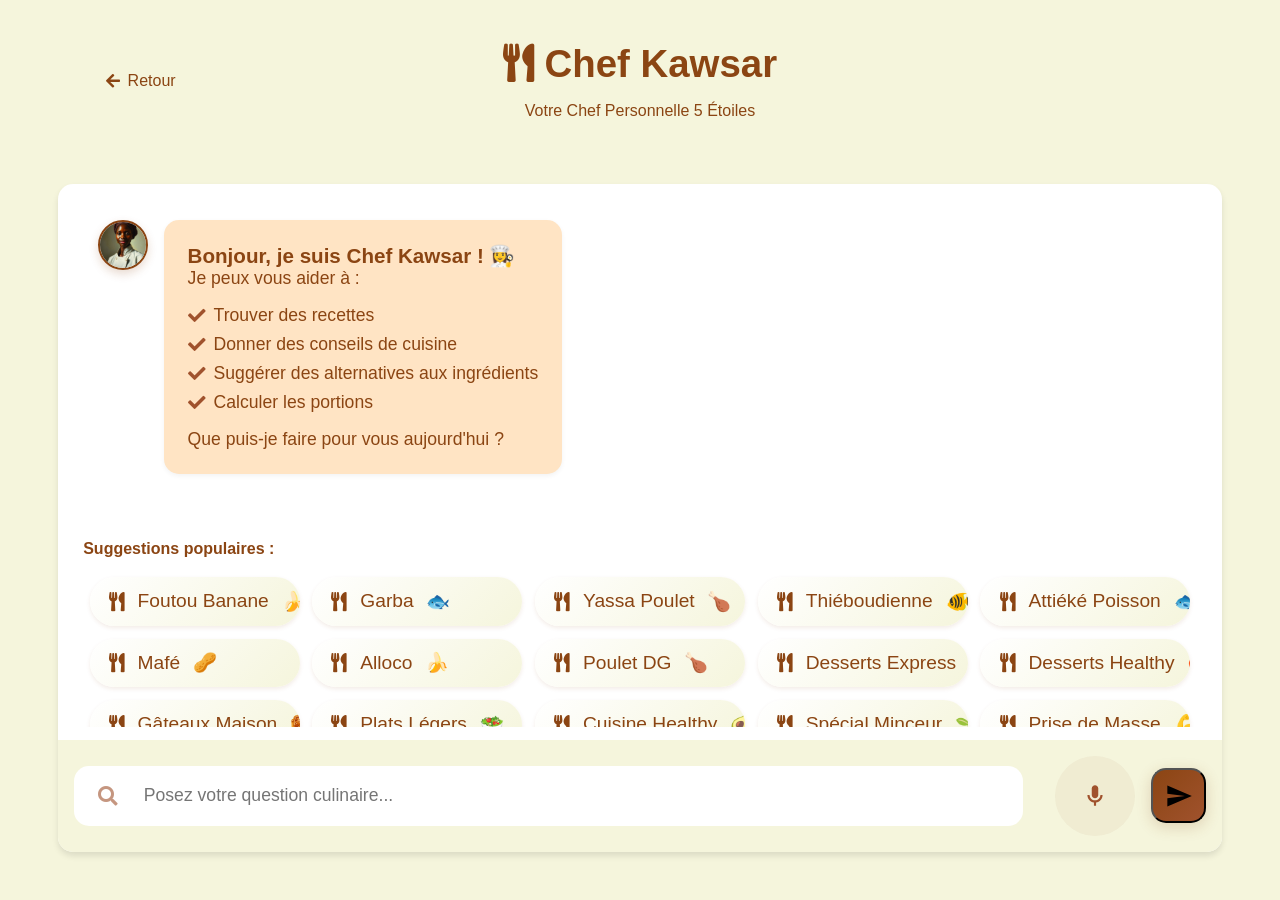
==== app.html @ b6ca0686 "Initial commit" ====
<!DOCTYPE html>
<html lang="fr">
<head>
    <meta charset="UTF-8">
    <meta name="viewport" content="width=device-width, initial-scale=1.0">
    <title>Chef Kawsar - Application</title>
    <link rel="stylesheet" href="styles.css">
    <link rel="stylesheet" href="https://cdnjs.cloudflare.com/ajax/libs/font-awesome/5.15.4/css/all.min.css">
</head>
<body>
    <div id="svg-icons" style="display: none;">
        <!-- Le contenu du fichier icons.html sera injecté ici -->
    </div>
    <div class="container">
        <header>
            <div class="header-left">
                <a href="index.html" class="back-button">
                    <i class="fas fa-arrow-left"></i>
                    Retour
                </a>
            </div>
            <div class="header-center">
                <h1><i class="fas fa-utensils"></i> Chef Kawsar</h1>
                <p>Votre Chef Personnelle 5 Étoiles</p>
            </div>
        </header>

        <main>
            <div class="chat-container">
                <div class="chat-messages" id="chatMessages">
                    <div class="message bot">
                        <div class="bot-icon">
                            <img src="assets/chef-profile.jpg" alt="Chef Kawsar">
                        </div>
                        <div class="message-content">
                            <h3>Bonjour, je suis Chef Kawsar ! 👩‍🍳</h3>
                            <p>Je peux vous aider à :</p>
                            <ul>
                                <li><i class="fas fa-check"></i> Trouver des recettes</li>
                                <li><i class="fas fa-check"></i> Donner des conseils de cuisine</li>
                                <li><i class="fas fa-check"></i> Suggérer des alternatives aux ingrédients</li>
                                <li><i class="fas fa-check"></i> Calculer les portions</li>
                            </ul>
                            <p>Que puis-je faire pour vous aujourd'hui ?</p>
                        </div>
                    </div>
                </div>

                <div class="suggestions-container">
                    <h4>Suggestions populaires :</h4>
                    <div class="suggestions-grid">
                        <button class="suggestion-pill" data-query="recette facile dessert">
                            <i class="fas fa-cookie"></i> Desserts faciles
                        </button>
                        <button class="suggestion-pill" data-query="plat rapide">
                            <i class="fas fa-clock"></i> Plats rapides
                        </button>
                        <button class="suggestion-pill" data-query="recette healthy">
                            <i class="fas fa-carrot"></i> Cuisine healthy
                        </button>
                        <button class="suggestion-pill" data-query="cuisine française traditionnelle">
                            <i class="fas fa-utensils"></i> Cuisine française
                        </button>
                    </div>
                </div>

                <div class="chat-input">
                    <div class="input-wrapper">
                        <i class="fas fa-search search-icon"></i>
                        <input type="text" id="userInput" placeholder="Posez votre question culinaire...">
                    </div>
                    <button class="feature-btn" title="Commande vocale">
                        <svg class="icon"><use xlink:href="#icon-microphone"/></svg>
                    </button>
                    <button class="stop-generation">
                        <svg class="icon"><use xlink:href="#icon-stop"/></svg>
                    </button>
                    <button id="sendButton" class="send-btn pulse">
                        <svg class="icon"><use xlink:href="#icon-send"/></svg>
                    </button>
                </div>
            </div>
        </main>
    </div>
    <script src="config.js"></script>
    <script src="app.js"></script>
</body>
</html>
---- styles.css ----
:root {
    --primary-brown: #8B4513;
    --secondary-brown: #A0522D;
    --primary-beige: #F5F5DC;
    --secondary-beige: #FFE4C4;
}

* {
    margin: 0;
    padding: 0;
    box-sizing: border-box;
    font-family: 'Segoe UI', Tahoma, Geneva, Verdana, sans-serif;
}

body {
    background-color: var(--primary-beige);
    color: var(--primary-brown);
    min-height: 100vh;
    animation: fadeIn 0.5s ease-in-out;
}

@keyframes fadeIn {
    from {
        opacity: 0;
        transform: translateY(20px);
    }
    to {
        opacity: 1;
        transform: translateY(0);
    }
}

.container {
    max-width: min(1400px, 95vw);
    margin: 0 auto;
    padding: clamp(1rem, 2vw, 2rem);
    height: 100vh;
    display: flex;
    flex-direction: column;
}

header {
    position: relative;
    text-align: center;
    margin-bottom: 3rem;
    padding: 1rem 0;
}

header h1 {
    font-size: clamp(1.5rem, 3vw, 3rem);
    color: var(--primary-brown);
    margin-bottom: 1rem;
}

.chat-container {
    flex: 1;
    display: flex;
    flex-direction: column;
    background: white;
    border-radius: clamp(10px, 2vw, 15px);
    box-shadow: 0 4px 6px rgba(0, 0, 0, 0.1);
    overflow: hidden;
    position: relative;
    padding-top: clamp(0.5rem, 1vw, 1rem);
    margin: 0 auto;
    width: 100%;
    max-width: 1200px;
}

.chat-messages {
    flex: 1;
    overflow-y: auto;
    padding: clamp(0.8rem, 2vw, 1.5rem);
}

.message {
    display: flex;
    align-items: flex-start;
    margin-bottom: 1rem;
    transition: all 0.3s ease;
    opacity: 0;
    transform: translateY(10px);
    animation: messageAppear 0.3s forwards;
}

.message.user {
    flex-direction: row-reverse;
}

.bot-icon {
    width: 50px;
    height: 50px;
    border-radius: 50%;
    margin: 0 1rem;
    overflow: hidden;
    box-shadow: 0 4px 10px rgba(139, 69, 19, 0.2);
    border: 2px solid var(--primary-brown);
}

.bot-icon img {
    width: 100%;
    height: 100%;
    object-fit: cover;
}

.message-content {
    background-color: var(--secondary-beige);
    padding: clamp(1rem, 2vw, 1.5rem);
    border-radius: 15px;
    max-width: min(85%, 800px);
    font-size: clamp(0.9rem, 1.5vw, 1.1rem);
}

.message.user .message-content {
    background-color: var(--secondary-brown);
    color: white;
}

.chat-input {
    display: flex;
    padding: clamp(0.5rem, 1vw, 1rem);
    background-color: var(--primary-beige);
    gap: clamp(0.5rem, 1vw, 1rem);
    align-items: center;
}

#userInput {
    flex: 1;
    padding: clamp(0.8rem, 1.5vw, 1.2rem);
    border: none;
    border-radius: 10px;
    font-size: clamp(0.9rem, 1.5vw, 1.1rem);
}

.send-btn {
    width: clamp(45px, 7vw, 55px);
    height: clamp(45px, 7vw, 55px);
    border-radius: 15px;
    background: linear-gradient(135deg, var(--primary-brown), var(--secondary-brown));
    box-shadow: 0 4px 15px rgba(139, 69, 19, 0.2);
    display: flex;
    align-items: center;
    justify-content: center;
}

.send-btn i {
    font-size: 1.8rem;
}

.send-btn:hover {
    transform: translateY(-2px);
    box-shadow: 0 6px 20px rgba(139, 69, 19, 0.3);
}

/* Media Queries pour le responsive */
@media (max-width: 768px) {
    .container {
        padding: 1rem;
    }

    header h1 {
        font-size: 2rem;
    }

    .message-content {
        max-width: 85%;
    }
}

@media (max-width: 480px) {
    .chat-input {
        padding: 0.8rem;
    }

    #userInput {
        padding: 0.8rem;
        font-size: 0.9rem;
    }

    .send-btn {
        padding: 0 1.5rem;
    }

    .bot-icon {
        padding: 0.8rem;
    }
} 

/* Ajouter ces nouveaux styles */
.suggestions-container {
    margin: clamp(0.5rem, 1vw, 0.8rem);
    padding: clamp(0.5rem, 1vw, 0.8rem);
    background: rgba(255, 255, 255, 0.5);
    border-radius: 12px;
    max-height: min(200px, 30vh);
    overflow-y: auto;
}

.suggestions-container h4 {
    color: var(--primary-brown);
    margin-bottom: 0.8rem;
    font-size: 1rem;
    font-weight: 600;
}

.suggestions-grid {
    display: grid;
    grid-template-columns: repeat(auto-fill, minmax(min(180px, 45%), 1fr));
    gap: clamp(0.5rem, 1vw, 1rem);
    padding: clamp(0.3rem, 0.5vw, 0.5rem);
}

.suggestion-pill {
    background: linear-gradient(135deg, white, var(--primary-beige));
    border: none;
    box-shadow: 0 2px 4px rgba(139, 69, 19, 0.1);
    padding: clamp(0.6rem, 1vw, 0.8rem) clamp(0.8rem, 1.5vw, 1.2rem);
    border-radius: 25px;
    color: var(--primary-brown);
    cursor: pointer;
    transition: all 0.3s ease;
    display: flex;
    align-items: center;
    gap: 0.8rem;
    font-size: clamp(0.85rem, 1.5vw, 1rem);
    white-space: nowrap;
    overflow: hidden;
    text-overflow: ellipsis;
}

.suggestion-pill:hover {
    background: linear-gradient(135deg, var(--primary-brown), var(--secondary-brown));
    color: white;
    transform: translateY(-1px);
}

.suggestion-pill i {
    font-size: 1.2rem;
}

/* Styles pour les emojis dans les suggestions */
.suggestion-pill span {
    font-size: 1.2rem;
}

.input-wrapper {
    flex: 1;
    position: relative;
    display: flex;
    align-items: center;
    background: white;
    border-radius: 15px;
    padding: 0 1rem;
}

.input-wrapper:focus-within {
    box-shadow: 0 4px 15px rgba(139, 69, 19, 0.1);
}

.search-icon {
    color: var(--secondary-brown);
    opacity: 0.6;
    font-size: 1.2rem;
    padding: 0 0.5rem;
}

#userInput {
    background: transparent;
    padding: 1.2rem;
    font-size: 1.1rem;
    width: 100%;
}

.feature-btn {
    width: clamp(50px, 8vw, 80px);
    height: clamp(50px, 8vw, 80px);
    border: none;
    color: var(--secondary-brown);
    cursor: pointer;
    display: flex;
    align-items: center;
    justify-content: center;
    border-radius: 50%;
    transition: all 0.3s ease;
    background: rgba(139, 69, 19, 0.05);
    margin-left: 1rem;
}

.feature-btn .icon {
    width: 40px;
    height: 40px;
}

.feature-btn:hover {
    background: rgba(139, 69, 19, 0.1);
    transform: scale(1.05);
}

.feature-btn.recording {
    color: #e74c3c;
    animation: pulseAndRotate 1.5s infinite;
    background: rgba(231, 76, 60, 0.1);
}

@keyframes pulseAndRotate {
    0% { transform: scale(1) rotate(0deg); background: rgba(139, 69, 19, 0.05); }
    50% { transform: scale(1.15) rotate(10deg); background: rgba(139, 69, 19, 0.1); }
    100% { transform: scale(1) rotate(0deg); background: rgba(139, 69, 19, 0.05); }
}

.send-btn {
    width: 55px;
    height: 55px;
    border-radius: 15px;
    background: linear-gradient(135deg, var(--primary-brown), var(--secondary-brown));
    box-shadow: 0 4px 15px rgba(139, 69, 19, 0.2);
}

.send-btn:hover {
    transform: translateY(-2px);
    box-shadow: 0 6px 20px rgba(139, 69, 19, 0.3);
}

.pulse {
    animation: pulse 2s infinite;
}

@keyframes pulse {
    0% { transform: scale(1); }
    50% { transform: scale(1.05); }
    100% { transform: scale(1); }
}

/* Améliorer les messages existants */
.message-content {
    box-shadow: 0 2px 5px rgba(0,0,0,0.05);
    transition: transform 0.3s ease;
}

.message-content:hover {
    transform: translateY(-2px);
}

.message ul {
    margin: 1rem 0;
}

.message li {
    margin: 0.5rem 0;
    display: flex;
    align-items: center;
    gap: 0.5rem;
}

.message li i {
    color: var(--secondary-brown);
} 

/* Ajouter ces styles pour l'animation de réflexion */
.typing-indicator {
    display: flex;
    align-items: center;
    gap: 1rem;
    padding: 1rem;
}

.chef-thinking {
    display: flex;
    align-items: center;
    gap: 1rem;
}

.spinner {
    width: 40px;
    height: 40px;
    border: 4px solid var(--secondary-beige);
    border-top: 4px solid var(--primary-brown);
    border-radius: 50%;
    animation: spin 1s linear infinite;
}

.chef-icon-thinking img {
    animation: gentle-bounce 2s ease-in-out infinite;
}

@keyframes spin {
    0% { transform: rotate(0deg); }
    100% { transform: rotate(360deg); }
}

@keyframes gentle-bounce {
    0%, 100% { transform: translateY(0); }
    50% { transform: translateY(-5px); }
}

.utensils-animation {
    position: relative;
    width: 24px;
    height: 24px;
}

.utensil {
    position: absolute;
    top: 0;
    left: 0;
    animation: utensilsSpin 3s infinite;
}

.utensil:nth-child(2) {
    animation-delay: 0.5s;
}

@keyframes utensilsSpin {
    0% { transform: rotate(0deg) translateY(0); opacity: 1; }
    50% { transform: rotate(180deg) translateY(-4px); opacity: 0.7; }
    100% { transform: rotate(360deg) translateY(0); opacity: 1; }
} 

@keyframes messageAppear {
    to {
        opacity: 1;
        transform: translateY(0);
    }
} 

.header-left {
    position: absolute;
    left: 2rem;
    top: 50%;
    transform: translateY(-50%);
}

.back-button {
    display: flex;
    align-items: center;
    gap: 0.5rem;
    color: var(--primary-brown);
    text-decoration: none;
    font-weight: 500;
    padding: 0.5rem 1rem;
    border-radius: 20px;
    transition: all 0.3s ease;
}

.back-button:hover {
    background: rgba(139, 69, 19, 0.1);
}

.header-center {
    text-align: center;
}

/* Ajuster le header pour le bouton retour */
header {
    position: relative;
    text-align: center;
    margin-bottom: 3rem;
    padding: 1rem 0;
}

@media (max-width: 768px) {
    .header-left {
        left: 1rem;
    }
    
    header h1 {
        font-size: 1.8rem;
    }
} 

/* Modifier les styles du bouton d'arrêt */
.stop-generation {
    position: static;
    width: 80px;
    height: 80px;
    background: #e74c3c;
    color: white;
    border: none;
    border-radius: 50%;
    cursor: pointer;
    display: none;
    align-items: center;
    justify-content: center;
    transform: scale(0);
    transition: all 0.3s ease;
    box-shadow: 0 4px 15px rgba(231, 76, 60, 0.2);
    margin-left: 1rem;
}

.stop-generation.visible {
    transform: scale(1);
}

.stop-generation:hover {
    background: #c0392b;
    transform: scale(1.05);
}

.stop-generation .icon {
    width: 35px;
    height: 35px;
}

/* Ajuster l'espacement des boutons */
.chat-input {
    display: flex;
    padding: 1rem;
    background-color: var(--primary-beige);
    gap: 1rem;
    align-items: center;
}

/* Ajouter ces styles pour les icônes SVG */
.icon {
    width: 24px;
    height: 24px;
    fill: currentColor;
}

.send-btn .icon {
    width: 28px;
    height: 28px;
}

.feature-btn .icon {
    width: 26px;
    height: 26px;
}

.stop-generation .icon {
    width: 20px;
    height: 20px;
} 

/* Ajouter ces media queries à la fin du fichier */

/* Tablettes et petits écrans */
@media (max-width: 1024px) {
    .container {
        padding: 1rem;
    }

    .chat-container {
        margin: 0 -1rem;
        border-radius: 0;
    }

    .feature-btn, .stop-generation {
        width: 70px;
        height: 70px;
    }

    .feature-btn .icon, .stop-generation .icon {
        width: 35px;
        height: 35px;
    }
}

/* Smartphones */
@media (max-width: 768px) {
    .header-left {
        left: 0.5rem;
    }

    .header-center h1 {
        font-size: 1.8rem;
        margin-left: 3rem;
    }

    .chat-messages {
        padding: 1rem;
    }

    .message-content {
        max-width: 85%;
        padding: 1rem;
    }

    .suggestions-grid {
        grid-template-columns: repeat(2, 1fr);
    }

    .chat-input {
        padding: 0.8rem;
        gap: 0.5rem;
    }

    .input-wrapper {
        padding: 0 0.8rem;
    }

    #userInput {
        padding: 0.8rem;
        font-size: 1rem;
    }

    .feature-btn, .stop-generation {
        width: 60px;
        height: 60px;
        margin-left: 0.5rem;
    }

    .feature-btn .icon, .stop-generation .icon {
        width: 30px;
        height: 30px;
    }

    .send-btn {
        width: 50px;
        height: 50px;
    }

    .send-btn .icon {
        width: 24px;
        height: 24px;
    }
}

/* Très petits écrans */
@media (max-width: 480px) {
    .header-center h1 {
        font-size: 1.5rem;
    }

    .header-center p {
        font-size: 0.9rem;
    }

    .suggestions-grid {
        grid-template-columns: 1fr;
    }

    .suggestion-pill {
        padding: 0.6rem 1rem;
        font-size: 0.9rem;
    }

    .message {
        margin-bottom: 0.8rem;
    }

    .bot-icon {
        width: 40px;
        height: 40px;
        margin: 0 0.5rem;
    }

    .feature-btn, .stop-generation {
        width: 50px;
        height: 50px;
    }

    .feature-btn .icon, .stop-generation .icon {
        width: 25px;
        height: 25px;
    }

    .chat-input {
        padding: 0.5rem;
    }

    .input-wrapper {
        padding: 0 0.5rem;
    }

    #userInput {
        padding: 0.6rem;
        font-size: 0.9rem;
    }
}

/* Pour les écrans très hauts (iPhone Pro Max, etc.) */
@media (min-height: 800px) {
    .chat-container {
        max-height: 80vh;
    }
}

/* Pour les écrans en mode paysage */
@media (orientation: landscape) and (max-height: 600px) {
    .header-center {
        margin-bottom: 1rem;
    }

    .header-center h1 {
        font-size: 1.5rem;
        margin-bottom: 0.2rem;
    }

    .chat-container {
        max-height: 70vh;
    }

    .suggestions-container {
        margin: 1rem 0;
    }

    .chat-messages {
        max-height: calc(70vh - 180px);
    }
}

/* Pour les grands écrans */
@media (min-width: 1440px) {
    .container {
        max-width: 1400px;
    }

    .chat-container {
        max-width: 1200px;
        margin: 0 auto;
    }
} 

/* Style de la scrollbar pour les suggestions */
.suggestions-container::-webkit-scrollbar {
    width: 5px;
}

.suggestions-container::-webkit-scrollbar-track {
    background: rgba(139, 69, 19, 0.1);
    border-radius: 5px;
}

.suggestions-container::-webkit-scrollbar-thumb {
    background: var(--primary-brown);
    border-radius: 5px;
}

/* Media queries pour le responsive */
@media (max-width: 768px) {
    .suggestions-container {
        max-height: 180px;
        margin: 0.6rem;
        padding: 0.6rem;
    }
    
    .suggestions-grid {
        grid-template-columns: repeat(auto-fill, minmax(130px, 1fr));
        gap: 0.6rem;
    }
    
    .suggestion-pill {
        padding: 0.6rem 0.8rem;
        font-size: 0.85rem;
    }
} 

/* Media queries pour le responsive */
@media (max-width: 768px) {
    .suggestions-grid {
        grid-template-columns: repeat(auto-fill, minmax(150px, 1fr));
        gap: 0.8rem;
    }
    
    .suggestion-pill {
        padding: 0.7rem 1rem;
        font-size: 0.9rem;
        gap: 0.6rem;
    }
}

@media (max-width: 480px) {
    .suggestions-grid {
        grid-template-columns: repeat(auto-fill, minmax(130px, 1fr));
        gap: 0.6rem;
    }
    
    .suggestion-pill {
        padding: 0.6rem 0.8rem;
        font-size: 0.85rem;
        gap: 0.5rem;
    }
} 

/* Adaptation automatique pour les très petits écrans */
@media (max-width: 360px) {
    .suggestions-grid {
        grid-template-columns: 1fr;
    }
    
    .chat-input {
        gap: 0.3rem;
    }
}

/* Adaptation automatique pour les écrans moyens */
@media (min-width: 768px) and (max-width: 1024px) {
    .suggestions-grid {
        grid-template-columns: repeat(auto-fill, minmax(160px, 1fr));
    }
}

/* Adaptation automatique pour les grands écrans */
@media (min-width: 1440px) {
    .suggestions-grid {
        grid-template-columns: repeat(auto-fill, minmax(200px, 1fr));
    }
}
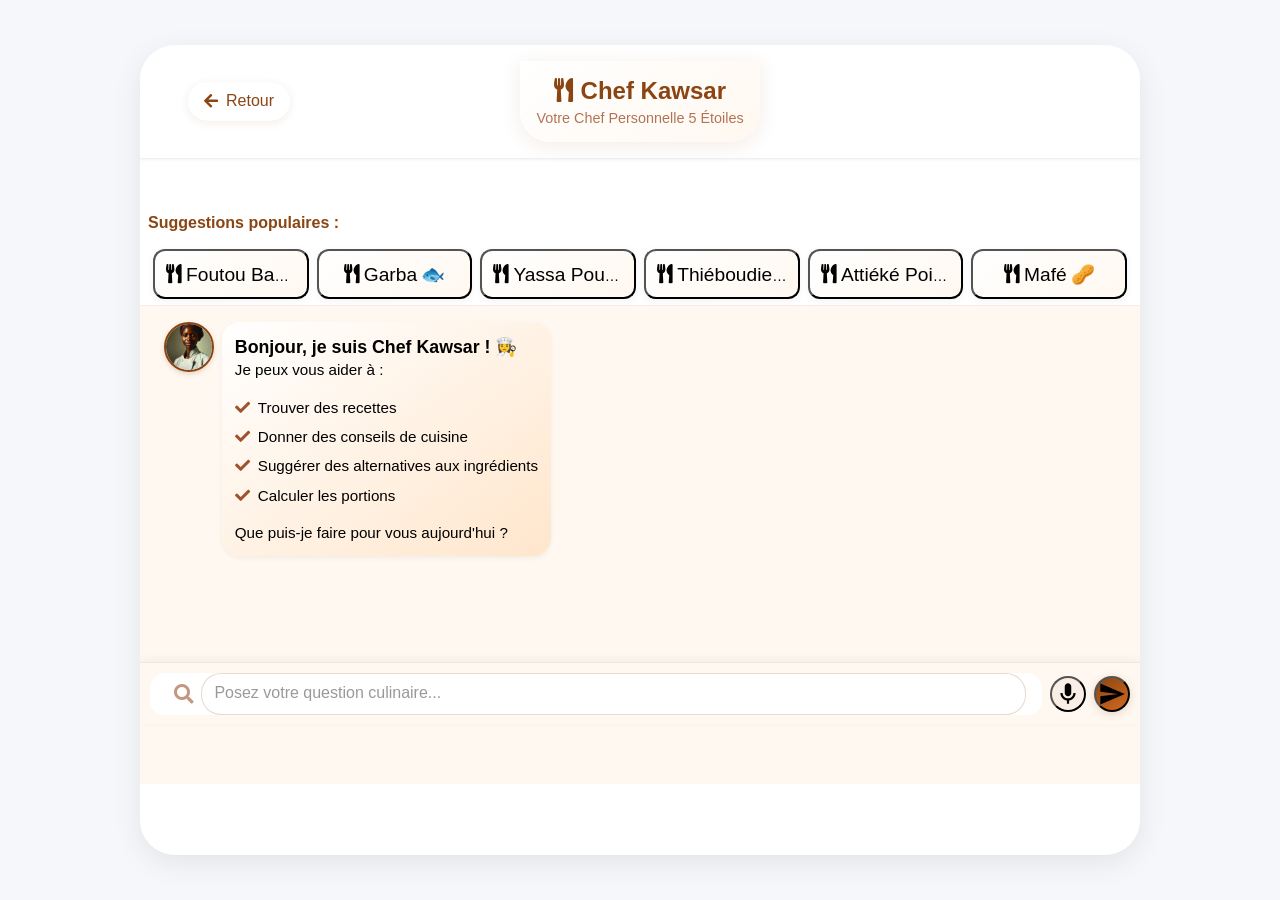
==== commit 17abf749: "amelioration de la web app" ====
--- a/app.html
+++ b/app.html
@@ -11,76 +11,78 @@
     <div id="svg-icons" style="display: none;">
         <!-- Le contenu du fichier icons.html sera injecté ici -->
     </div>
-    <div class="container">
-        <header>
-            <div class="header-left">
-                <a href="index.html" class="back-button">
-                    <i class="fas fa-arrow-left"></i>
-                    Retour
-                </a>
-            </div>
-            <div class="header-center">
-                <h1><i class="fas fa-utensils"></i> Chef Kawsar</h1>
-                <p>Votre Chef Personnelle 5 Étoiles</p>
-            </div>
-        </header>
+    <div class="main-chat-container">
+        <div class="container">
+            <header>
+                <div class="header-left">
+                    <a href="index.html" class="back-button">
+                        <i class="fas fa-arrow-left"></i>
+                        Retour
+                    </a>
+                </div>
+                <div class="header-center">
+                    <h1><i class="fas fa-utensils"></i> Chef Kawsar</h1>
+                    <p>Votre Chef Personnelle 5 Étoiles</p>
+                </div>
+            </header>
 
-        <main>
-            <div class="chat-container">
-                <div class="chat-messages" id="chatMessages">
-                    <div class="message bot">
-                        <div class="bot-icon">
-                            <img src="assets/chef-profile.jpg" alt="Chef Kawsar">
-                        </div>
-                        <div class="message-content">
-                            <h3>Bonjour, je suis Chef Kawsar ! 👩‍🍳</h3>
-                            <p>Je peux vous aider à :</p>
-                            <ul>
-                                <li><i class="fas fa-check"></i> Trouver des recettes</li>
-                                <li><i class="fas fa-check"></i> Donner des conseils de cuisine</li>
-                                <li><i class="fas fa-check"></i> Suggérer des alternatives aux ingrédients</li>
-                                <li><i class="fas fa-check"></i> Calculer les portions</li>
-                            </ul>
-                            <p>Que puis-je faire pour vous aujourd'hui ?</p>
+            <main>
+                <div class="chat-container">
+                    <div class="chat-messages" id="chatMessages">
+                        <div class="message bot">
+                            <div class="bot-icon">
+                                <img src="assets/chef-profile.jpg" alt="Chef Kawsar">
+                            </div>
+                            <div class="message-content">
+                                <h3>Bonjour, je suis Chef Kawsar ! 👩‍🍳</h3>
+                                <p>Je peux vous aider à :</p>
+                                <ul>
+                                    <li><i class="fas fa-check"></i> Trouver des recettes</li>
+                                    <li><i class="fas fa-check"></i> Donner des conseils de cuisine</li>
+                                    <li><i class="fas fa-check"></i> Suggérer des alternatives aux ingrédients</li>
+                                    <li><i class="fas fa-check"></i> Calculer les portions</li>
+                                </ul>
+                                <p>Que puis-je faire pour vous aujourd'hui ?</p>
+                            </div>
                         </div>
                     </div>
-                </div>
 
-                <div class="suggestions-container">
-                    <h4>Suggestions populaires :</h4>
-                    <div class="suggestions-grid">
-                        <button class="suggestion-pill" data-query="recette facile dessert">
-                            <i class="fas fa-cookie"></i> Desserts faciles
+                    <div class="suggestions-container">
+                        <h4>Suggestions populaires :</h4>
+                        <div class="suggestions-grid">
+                            <button class="suggestion-pill" data-query="recette facile dessert">
+                                <i class="fas fa-cookie"></i> Desserts faciles
+                            </button>
+                            <button class="suggestion-pill" data-query="plat rapide">
+                                <i class="fas fa-clock"></i> Plats rapides
+                            </button>
+                            <button class="suggestion-pill" data-query="recette healthy">
+                                <i class="fas fa-carrot"></i> Cuisine healthy
+                            </button>
+                            <button class="suggestion-pill" data-query="cuisine française traditionnelle">
+                                <i class="fas fa-utensils"></i> Cuisine française
+                            </button>
+                        </div>
+                    </div>
+
+                    <div class="chat-input">
+                        <div class="input-wrapper">
+                            <i class="fas fa-search search-icon"></i>
+                            <input type="text" id="userInput" placeholder="Posez votre question culinaire...">
+                        </div>
+                        <button class="feature-btn" title="Commande vocale">
+                            <svg class="icon"><use xlink:href="#icon-microphone"/></svg>
                         </button>
-                        <button class="suggestion-pill" data-query="plat rapide">
-                            <i class="fas fa-clock"></i> Plats rapides
+                        <button class="stop-generation">
+                            <svg class="icon"><use xlink:href="#icon-stop"/></svg>
                         </button>
-                        <button class="suggestion-pill" data-query="recette healthy">
-                            <i class="fas fa-carrot"></i> Cuisine healthy
-                        </button>
-                        <button class="suggestion-pill" data-query="cuisine française traditionnelle">
-                            <i class="fas fa-utensils"></i> Cuisine française
+                        <button id="sendButton" class="send-btn pulse">
+                            <svg class="icon"><use xlink:href="#icon-send"/></svg>
                         </button>
                     </div>
                 </div>
-
-                <div class="chat-input">
-                    <div class="input-wrapper">
-                        <i class="fas fa-search search-icon"></i>
-                        <input type="text" id="userInput" placeholder="Posez votre question culinaire...">
-                    </div>
-                    <button class="feature-btn" title="Commande vocale">
-                        <svg class="icon"><use xlink:href="#icon-microphone"/></svg>
-                    </button>
-                    <button class="stop-generation">
-                        <svg class="icon"><use xlink:href="#icon-stop"/></svg>
-                    </button>
-                    <button id="sendButton" class="send-btn pulse">
-                        <svg class="icon"><use xlink:href="#icon-send"/></svg>
-                    </button>
-                </div>
-            </div>
-        </main>
+            </main>
+        </div>
     </div>
     <script src="config.js"></script>
     <script src="app.js"></script>
--- a/styles.css
+++ b/styles.css
@@ -1,8 +1,16 @@
 :root {
     --primary-brown: #8B4513;
     --secondary-brown: #A0522D;
-    --primary-beige: #F5F5DC;
-    --secondary-beige: #FFE4C4;
+    --primary-beige: #FFF8F0;
+    --secondary-beige: #FFE6CC;
+    --accent-color: #FF6B6B;
+    --shadow-color: rgba(139, 69, 19, 0.15);
+    --gradient-start: #8B4513;
+    --gradient-end: #D2691E;
+    --safe-area-inset-top: env(safe-area-inset-top, 0px);
+    --safe-area-inset-bottom: env(safe-area-inset-bottom, 0px);
+    --keyboard-height: 0px;
+    --safe-area-bottom: env(safe-area-inset-bottom, 0px);
 }
 
 * {
@@ -10,13 +18,18 @@
     padding: 0;
     box-sizing: border-box;
     font-family: 'Segoe UI', Tahoma, Geneva, Verdana, sans-serif;
+    -webkit-overflow-scrolling: touch;
 }
 
 body {
-    background-color: var(--primary-beige);
-    color: var(--primary-brown);
+    background: #F5F7FA;
+    margin: 0;
+    padding: 0;
     min-height: 100vh;
-    animation: fadeIn 0.5s ease-in-out;
+    display: flex;
+    justify-content: center;
+    align-items: center;
+    overflow: hidden;
 }
 
 @keyframes fadeIn {
@@ -30,57 +43,104 @@
     }
 }
 
+.main-chat-container {
+    position: relative;
+    width: 100%;
+    max-width: 1200px;
+    height: 90vh;
+    max-height: 900px;
+    background: #FFFFFF;
+    border-radius: 35px;
+    margin: 1.5rem;
+    overflow: hidden;
+    box-shadow: 0 8px 30px rgba(0, 0, 0, 0.08);
+    display: flex;
+    flex-direction: column;
+}
+
 .container {
-    max-width: min(1400px, 95vw);
-    margin: 0 auto;
-    padding: clamp(1rem, 2vw, 2rem);
-    height: 100vh;
+    flex: 1;
     display: flex;
     flex-direction: column;
+    overflow: hidden;
+    height: 100%;
 }
 
 header {
-    position: relative;
-    text-align: center;
-    margin-bottom: 3rem;
-    padding: 1rem 0;
+    position: sticky;
+    top: 0;
+    background: rgba(255, 255, 255, 0.95);
+    backdrop-filter: blur(10px);
+    -webkit-backdrop-filter: blur(10px);
+    z-index: 1000;
+    padding: 1rem;
+    display: flex;
+    align-items: center;
+    justify-content: center;
+    box-shadow: 0 1px 3px rgba(0,0,0,0.1);
 }
 
 header h1 {
-    font-size: clamp(1.5rem, 3vw, 3rem);
-    color: var(--primary-brown);
-    margin-bottom: 1rem;
+    font-size: clamp(1.2rem, 4vw, 1.8rem);
+    margin: 0;
 }
 
 .chat-container {
     flex: 1;
     display: flex;
     flex-direction: column;
-    background: white;
-    border-radius: clamp(10px, 2vw, 15px);
-    box-shadow: 0 4px 6px rgba(0, 0, 0, 0.1);
+    background: var(--primary-beige);
+    border-radius: 0;
     overflow: hidden;
     position: relative;
-    padding-top: clamp(0.5rem, 1vw, 1rem);
-    margin: 0 auto;
-    width: 100%;
-    max-width: 1200px;
+    margin: 0;
+    box-shadow: none;
+    height: 100%;
+    padding-bottom: calc(60px + var(--keyboard-height) + var(--safe-area-bottom));
+}
+
+/* Déplacer les suggestions en haut */
+.suggestions-container {
+    position: relative;
+    order: -1; /* Place les suggestions tout en haut */
+    max-height: 120px;
+    overflow-y: auto;
+    -webkit-overflow-scrolling: touch;
+    background: rgba(255, 255, 255, 0.95);
+    backdrop-filter: blur(5px);
+    -webkit-backdrop-filter: blur(5px);
+    margin: 0;
+    padding: 0.8rem;
+    border-bottom: 1px solid rgba(139, 69, 19, 0.1);
+    z-index: 998;
 }
 
 .chat-messages {
     flex: 1;
     overflow-y: auto;
-    padding: clamp(0.8rem, 2vw, 1.5rem);
+    padding: 1rem;
+    padding-bottom: calc(60px + var(--keyboard-height));
+    -webkit-overflow-scrolling: touch;
+    scroll-behavior: smooth;
+    background: var(--primary-beige);
 }
 
 .message {
     display: flex;
     align-items: flex-start;
     margin-bottom: 1rem;
-    transition: all 0.3s ease;
-    opacity: 0;
-    transform: translateY(10px);
-    animation: messageAppear 0.3s forwards;
+    animation: slideIn 0.3s ease-out;
+}
+
+@keyframes slideIn {
+    from {
+        opacity: 0;
+        transform: translateY(10px);
+    }
+    to {
+        opacity: 1;
+        transform: translateY(0);
+    }
 }
 
 .message.user {
@@ -88,68 +148,108 @@
 }
 
 .bot-icon {
-    width: 50px;
-    height: 50px;
+    min-width: 40px;
+    min-height: 40px;
+    width: clamp(40px, 8vw, 50px);
+    height: clamp(40px, 8vw, 50px);
     border-radius: 50%;
-    margin: 0 1rem;
+    margin: 0 0.5rem;
     overflow: hidden;
-    box-shadow: 0 4px 10px rgba(139, 69, 19, 0.2);
+    box-shadow: 0 2px 5px rgba(139, 69, 19, 0.2);
     border: 2px solid var(--primary-brown);
+    flex-shrink: 0;
+    display: flex;
+    align-items: center;
+    justify-content: center;
 }
 
 .bot-icon img {
     width: 100%;
     height: 100%;
     object-fit: cover;
+    display: block;
 }
 
 .message-content {
-    background-color: var(--secondary-beige);
-    padding: clamp(1rem, 2vw, 1.5rem);
-    border-radius: 15px;
-    max-width: min(85%, 800px);
-    font-size: clamp(0.9rem, 1.5vw, 1.1rem);
+    font-size: 0.95rem;
+    line-height: 1.4;
+    padding: 0.8rem;
+    max-width: 85%;
+    word-break: break-word;
+    border-radius: 18px;
+    box-shadow: 0 3px 15px rgba(0, 0, 0, 0.05);
+    transition: all 0.3s cubic-bezier(0.4, 0, 0.2, 1);
+    background: linear-gradient(145deg, #FFF, var(--secondary-beige));
+    color: #000000;
 }
 
 .message.user .message-content {
-    background-color: var(--secondary-brown);
+    background: linear-gradient(145deg, var(--gradient-start), var(--gradient-end));
+    box-shadow: 0 3px 15px rgba(139, 69, 19, 0.2);
     color: white;
 }
 
 .chat-input {
-    display: flex;
-    padding: clamp(0.5rem, 1vw, 1rem);
-    background-color: var(--primary-beige);
-    gap: clamp(0.5rem, 1vw, 1rem);
-    align-items: center;
+    position: fixed;
+    bottom: var(--safe-area-bottom);
+    left: 0;
+    right: 0;
+    background: rgba(255, 255, 255, 0.98);
+    backdrop-filter: blur(10px);
+    -webkit-backdrop-filter: blur(10px);
+    padding: 0.8rem;
+    display: flex;
+    gap: 0.8rem;
+    align-items: center;
+    border-top: 1px solid rgba(0,0,0,0.1);
+    box-shadow: 0 -2px 10px rgba(0,0,0,0.05);
+    z-index: 9999;
+    transform: translateZ(0);
+    -webkit-transform: translateZ(0);
+    transition: transform 0.3s ease;
 }
 
 #userInput {
     flex: 1;
-    padding: clamp(0.8rem, 1.5vw, 1.2rem);
-    border: none;
-    border-radius: 10px;
-    font-size: clamp(0.9rem, 1.5vw, 1.1rem);
+    min-height: 40px;
+    max-height: 100px;
+    border: 1px solid rgba(139, 69, 19, 0.2);
+    background: white;
+    padding: 0.8rem 1rem;
+    border-radius: 20px;
+    font-size: 1rem;
+    line-height: 1.4;
+    resize: none;
+    overflow-y: auto;
+    -webkit-appearance: none;
+    transition: all 0.3s ease;
+}
+
+#userInput:focus {
+    border-color: var(--primary-brown);
+    box-shadow: 0 0 0 2px rgba(139, 69, 19, 0.1);
+    outline: none;
+}
+
+#userInput::placeholder {
+    color: rgba(0,0,0,0.4);
 }
 
 .send-btn {
-    width: clamp(45px, 7vw, 55px);
-    height: clamp(45px, 7vw, 55px);
-    border-radius: 15px;
-    background: linear-gradient(135deg, var(--primary-brown), var(--secondary-brown));
-    box-shadow: 0 4px 15px rgba(139, 69, 19, 0.2);
+    width: 40px;
+    height: 40px;
+    border-radius: 50%;
+    background: linear-gradient(145deg, var(--gradient-start), var(--gradient-end));
+    box-shadow: 0 2px 8px rgba(139, 69, 19, 0.2);
     display: flex;
     align-items: center;
     justify-content: center;
-}
-
-.send-btn i {
-    font-size: 1.8rem;
-}
-
-.send-btn:hover {
-    transform: translateY(-2px);
-    box-shadow: 0 6px 20px rgba(139, 69, 19, 0.3);
+    transition: all 0.3s ease;
+}
+
+.send-btn:active {
+    transform: scale(0.95);
+    box-shadow: 0 1px 4px rgba(139, 69, 19, 0.2);
 }
 
 /* Media Queries pour le responsive */
@@ -168,34 +268,93 @@
 }
 
 @media (max-width: 480px) {
+    body {
+        font-size: 14px;
+    }
+
+    .chat-container {
+        border-radius: 0;
+        max-height: calc(100vh - 60px);
+    }
+
+    .chat-messages {
+        padding: 0.5rem;
+    }
+
+    .message-content {
+        font-size: 0.9rem;
+        padding: 0.7rem;
+        max-width: 85%;
+        line-height: 1.4;
+    }
+
+    .bot-icon {
+        width: 35px;
+        height: 35px;
+        min-width: 35px;
+        min-height: 35px;
+    }
+
+    .suggestions-container {
+        max-height: 120px;
+        padding: 0.4rem;
+    }
+
+    .suggestion-pill {
+        font-size: 0.85rem;
+        padding: 0.5rem 0.8rem;
+    }
+
     .chat-input {
-        padding: 0.8rem;
+        padding: 0.5rem;
     }
 
     #userInput {
-        padding: 0.8rem;
-        font-size: 0.9rem;
-    }
-
-    .send-btn {
-        padding: 0 1.5rem;
-    }
-
-    .bot-icon {
-        padding: 0.8rem;
-    }
-} 
+        font-size: 14px;
+        padding: 0.6rem 0.8rem;
+    }
+
+    .send-btn, .feature-btn {
+        width: 38px;
+        height: 38px;
+    }
+}
+
+/* Correction du zoom sur mobile */
+@media screen and (max-width: 480px) {
+    meta[name="viewport"] {
+        content: "width=device-width, initial-scale=1.0, maximum-scale=1.0, user-scalable=no";
+    }
+    
+    html {
+        -ms-text-size-adjust: 100%;
+        -webkit-text-size-adjust: 100%;
+    }
+}
+
+/* Ajustement pour les écrans très hauts */
+@media screen and (min-height: 800px) {
+    .chat-container {
+        max-height: calc(100vh - 80px);
+    }
+}
+
+/* Mode paysage */
+@media screen and (orientation: landscape) and (max-height: 500px) {
+    .header-center h1 {
+        font-size: 1rem;
+    }
+
+    .chat-container {
+        max-height: calc(100vh - 50px);
+    }
+
+    .suggestions-container {
+        max-height: 80px;
+    }
+}
 
 /* Ajouter ces nouveaux styles */
-.suggestions-container {
-    margin: clamp(0.5rem, 1vw, 0.8rem);
-    padding: clamp(0.5rem, 1vw, 0.8rem);
-    background: rgba(255, 255, 255, 0.5);
-    border-radius: 12px;
-    max-height: min(200px, 30vh);
-    overflow-y: auto;
-}
-
 .suggestions-container h4 {
     color: var(--primary-brown);
     margin-bottom: 0.8rem;
@@ -205,33 +364,28 @@
 
 .suggestions-grid {
     display: grid;
-    grid-template-columns: repeat(auto-fill, minmax(min(180px, 45%), 1fr));
-    gap: clamp(0.5rem, 1vw, 1rem);
-    padding: clamp(0.3rem, 0.5vw, 0.5rem);
+    grid-template-columns: repeat(auto-fill, minmax(140px, 1fr));
+    gap: 0.5rem;
+    padding: 0.3rem;
 }
 
 .suggestion-pill {
-    background: linear-gradient(135deg, white, var(--primary-beige));
-    border: none;
-    box-shadow: 0 2px 4px rgba(139, 69, 19, 0.1);
-    padding: clamp(0.6rem, 1vw, 0.8rem) clamp(0.8rem, 1.5vw, 1.2rem);
-    border-radius: 25px;
-    color: var(--primary-brown);
-    cursor: pointer;
-    transition: all 0.3s ease;
-    display: flex;
-    align-items: center;
-    gap: 0.8rem;
-    font-size: clamp(0.85rem, 1.5vw, 1rem);
+    padding: 0.7rem;
+    font-size: 0.9rem;
     white-space: nowrap;
     overflow: hidden;
     text-overflow: ellipsis;
+    touch-action: manipulation;
+    background: linear-gradient(145deg, #FFF, var(--primary-beige));
+    border-radius: 12px;
+    box-shadow: 0 2px 8px rgba(0, 0, 0, 0.05);
+    transition: all 0.3s cubic-bezier(0.4, 0, 0.2, 1);
 }
 
 .suggestion-pill:hover {
-    background: linear-gradient(135deg, var(--primary-brown), var(--secondary-brown));
-    color: white;
-    transform: translateY(-1px);
+    background: linear-gradient(145deg, var(--gradient-start), var(--gradient-end));
+    transform: translateY(-2px);
+    box-shadow: 0 4px 12px rgba(139, 69, 19, 0.2);
 }
 
 .suggestion-pill i {
@@ -272,18 +426,19 @@
 }
 
 .feature-btn {
-    width: clamp(50px, 8vw, 80px);
-    height: clamp(50px, 8vw, 80px);
-    border: none;
-    color: var(--secondary-brown);
-    cursor: pointer;
+    width: 40px;
+    height: 40px;
+    border-radius: 50%;
+    background: rgba(139, 69, 19, 0.05);
     display: flex;
     align-items: center;
     justify-content: center;
-    border-radius: 50%;
     transition: all 0.3s ease;
-    background: rgba(139, 69, 19, 0.05);
-    margin-left: 1rem;
+}
+
+.feature-btn:active {
+    transform: scale(0.95);
+    background: rgba(139, 69, 19, 0.1);
 }
 
 .feature-btn .icon {
@@ -309,16 +464,20 @@
 }
 
 .send-btn {
-    width: 55px;
-    height: 55px;
-    border-radius: 15px;
-    background: linear-gradient(135deg, var(--primary-brown), var(--secondary-brown));
-    box-shadow: 0 4px 15px rgba(139, 69, 19, 0.2);
-}
-
-.send-btn:hover {
-    transform: translateY(-2px);
-    box-shadow: 0 6px 20px rgba(139, 69, 19, 0.3);
+    width: 40px;
+    height: 40px;
+    border-radius: 50%;
+    background: linear-gradient(145deg, var(--gradient-start), var(--gradient-end));
+    box-shadow: 0 2px 8px rgba(139, 69, 19, 0.2);
+    display: flex;
+    align-items: center;
+    justify-content: center;
+    transition: all 0.3s ease;
+}
+
+.send-btn:active {
+    transform: scale(0.95);
+    box-shadow: 0 1px 4px rgba(139, 69, 19, 0.2);
 }
 
 .pulse {
@@ -447,7 +606,89 @@
 }
 
 .header-center {
-    text-align: center;
+    display: flex;
+    flex-direction: column;
+    align-items: center;
+    justify-content: center;
+    padding: 1rem;
+    background: linear-gradient(145deg, #ffffff, var(--primary-beige));
+    border-radius: 0 0 30px 30px;
+    box-shadow: 0 4px 20px rgba(139, 69, 19, 0.1);
+    animation: slideDown 0.5s ease-out;
+    position: relative;
+    z-index: 1000;
+}
+
+.header-center h1 {
+    font-size: 1.5rem;
+    color: var(--primary-brown);
+    margin: 0;
+    animation: fadeIn 0.6s ease-out;
+}
+
+.header-center p {
+    color: var(--secondary-brown);
+    font-size: 0.9rem;
+    margin-top: 0.3rem;
+    opacity: 0.8;
+    animation: fadeIn 0.8s ease-out;
+}
+
+.back-button {
+    position: absolute;
+    left: 1rem;
+    top: 50%;
+    transform: translateY(-50%);
+    display: flex;
+    align-items: center;
+    gap: 0.5rem;
+    padding: 0.6rem 1rem;
+    background: rgba(255, 255, 255, 0.9);
+    border-radius: 20px;
+    color: var(--primary-brown);
+    font-weight: 500;
+    box-shadow: 0 2px 10px rgba(139, 69, 19, 0.1);
+    transition: all 0.3s ease;
+    animation: slideInLeft 0.5s ease-out;
+}
+
+.back-button:hover {
+    transform: translateY(-50%) scale(1.05);
+    background: white;
+    box-shadow: 0 4px 15px rgba(139, 69, 19, 0.15);
+}
+
+@keyframes slideDown {
+    from {
+        transform: translateY(-100%);
+        opacity: 0;
+    }
+    to {
+        transform: translateY(0);
+        opacity: 1;
+    }
+}
+
+@keyframes slideInLeft {
+    from {
+        transform: translate(-100%, -50%);
+        opacity: 0;
+    }
+    to {
+        transform: translate(0, -50%);
+        opacity: 1;
+    }
+}
+
+@keyframes fadeIn {
+    from {
+        opacity: 0;
+        transform: translateY(-10px);
+    }
+    to {
+        opacity: 1;
+        transform: translateY(0);
+    }
 }
 
 /* Ajuster le header pour le bouton retour */
@@ -796,4 +1037,357 @@
     .suggestions-grid {
         grid-template-columns: repeat(auto-fill, minmax(200px, 1fr));
     }
+} 
+
+/* Très petits écrans */
+@media (max-width: 320px) {
+    .suggestions-grid {
+        grid-template-columns: 1fr;
+    }
+    
+    .message-content {
+        font-size: 0.85rem;
+        padding: 0.6rem;
+    }
+    
+    .suggestion-pill {
+        font-size: 0.8rem;
+        padding: 0.4rem 0.6rem;
+    }
+}
+
+/* Écrans moyens */
+@media (min-width: 768px) and (max-width: 1024px) {
+    .suggestions-grid {
+        grid-template-columns: repeat(auto-fill, minmax(180px, 1fr));
+    }
+}
+
+/* Grands écrans */
+@media (min-width: 1440px) {
+    .chat-container {
+        max-width: 1200px;
+        margin: 0 auto;
+    }
+    
+    .suggestions-grid {
+        grid-template-columns: repeat(auto-fill, minmax(200px, 1fr));
+    }
+}
+
+/* Mode paysage sur mobile */
+@media (max-height: 500px) and (orientation: landscape) {
+    .chat-container {
+        max-height: 85vh;
+    }
+    
+    .suggestions-container {
+        max-height: 120px;
+    }
+    
+    .chat-messages {
+        height: calc(100% - 50px);
+    }
+}
+
+/* Support des écrans à haute densité */
+@media (-webkit-min-device-pixel-ratio: 2), (min-resolution: 192dpi) {
+    .message-content, .suggestion-pill {
+        font-weight: 400;
+    }
+} 
+
+/* Amélioration du défilement pour les longs messages */
+.chat-messages:after {
+    content: '';
+    display: block;
+    height: 20px; /* Espace supplémentaire en bas pour faciliter le défilement */
+} 
+
+/* Correction du z-index pour les boutons */
+.feature-btn, .send-btn {
+    position: relative;
+    z-index: 2;
+}
+
+/* Amélioration de la visibilité des icônes */
+.feature-btn .icon, .send-btn i {
+    display: flex;
+    align-items: center;
+    justify-content: center;
+} 
+
+/* Ajustements pour le clavier mobile */
+@media screen and (max-height: 450px) {
+    .chat-messages {
+        padding-bottom: 120px;
+    }
+}
+
+/* Optimisation des entrées */
+.chat-input {
+    position: sticky;
+    bottom: 0;
+    left: 0;
+    right: 0;
+    background: var(--primary-beige);
+    padding: 0.8rem;
+    gap: 0.5rem;
+    z-index: 1000;
+    border-top: 1px solid rgba(139, 69, 19, 0.1);
+}
+
+#userInput {
+    -webkit-appearance: none;
+    border-radius: 20px;
+    padding: 0.8rem 1rem;
+    font-size: 16px;
+    line-height: 1.3;
+    background: white;
+}
+
+/* Optimisation des suggestions */
+.suggestions-container {
+    position: relative;
+    max-height: 150px;
+    overflow-y: auto;
+    -webkit-overflow-scrolling: touch;
+    background: rgba(255, 255, 255, 0.95);
+    margin: 0;
+    padding: 0.5rem;
+    border-bottom: 1px solid rgba(139, 69, 19, 0.1);
+}
+
+.suggestions-grid {
+    display: grid;
+    grid-template-columns: repeat(auto-fill, minmax(140px, 1fr));
+    gap: 0.5rem;
+    padding: 0.3rem;
+}
+
+.suggestion-pill {
+    padding: 0.7rem;
+    font-size: 0.9rem;
+    white-space: nowrap;
+    overflow: hidden;
+    text-overflow: ellipsis;
+    touch-action: manipulation;
+}
+
+/* Optimisation des messages */
+.message {
+    max-width: 100%;
+    margin-bottom: 1rem;
+}
+
+.message-content {
+    font-size: 0.95rem;
+    line-height: 1.4;
+    padding: 0.8rem;
+    max-width: 85%;
+    word-break: break-word;
+}
+
+/* Correction du défilement iOS */
+* {
+    -webkit-overflow-scrolling: touch;
+}
+
+/* Désactiver les sélections de texte non désirées */
+.suggestion-pill, .send-btn, .feature-btn {
+    -webkit-touch-callout: none;
+    -webkit-user-select: none;
+    user-select: none;
+}
+
+/* Amélioration de la réactivité des boutons */
+.send-btn, .feature-btn {
+    width: 45px;
+    height: 45px;
+    touch-action: manipulation;
+}
+
+/* Animation plus fluide pour le défilement */
+.chat-messages {
+    scroll-behavior: smooth;
+    will-change: scroll-position;
+}
+
+/* Correction du z-index et des superpositions */
+.chat-input {
+    z-index: 1000;
+    position: sticky;
+    bottom: 0;
+}
+
+.suggestions-container {
+    z-index: 999;
+    position: relative;
+} 
+
+/* Styles spécifiques pour iOS */
+@supports (-webkit-touch-callout: none) {
+    .container {
+        padding-top: max(20px, var(--safe-area-inset-top));
+        padding-bottom: max(20px, var(--safe-area-inset-bottom));
+    }
+}
+
+/* Désactiver le pull-to-refresh */
+body {
+    overscroll-behavior-y: contain;
+} 
+
+/* Ajustements pour le mode paysage */
+@media (orientation: landscape) {
+    .suggestions-container {
+        max-height: 100px;
+    }
+    
+    .chat-messages {
+        padding-bottom: 70px;
+    }
+}
+
+/* Ajustements pour les petits écrans */
+@media (max-width: 480px) {
+    .suggestions-container {
+        max-height: 110px;
+        padding: 0.5rem;
+    }
+    
+    .chat-input {
+        padding: 0.8rem;
+    }
+} 
+
+/* Gestion du clavier */
+@keyframes slideInKeyboard {
+    from { transform: translateY(100%); }
+    to { transform: translateY(0); }
+}
+
+/* Ajustements iOS */
+@supports (-webkit-touch-callout: none) {
+    .chat-input {
+        padding-bottom: calc(0.8rem + var(--safe-area-bottom));
+    }
+    
+    .chat-container {
+        padding-bottom: calc(60px + var(--keyboard-height) + var(--safe-area-bottom));
+    }
+}
+
+/* Ajustements pour le mode paysage */
+@media (orientation: landscape) {
+    .chat-input {
+        padding: 0.6rem;
+    }
+    
+    #userInput {
+        min-height: 36px;
+        padding: 0.6rem 0.8rem;
+    }
+    
+    .feature-btn, .send-btn {
+        width: 36px;
+        height: 36px;
+    }
+}
+
+/* Animation de l'indicateur vocal */
+.voice-indicator {
+    display: flex;
+    align-items: center;
+    gap: 2px;
+}
+
+.voice-bar {
+    width: 3px;
+    height: 15px;
+    background: var(--primary-brown);
+    border-radius: 3px;
+    animation: voiceWave 1s ease-in-out infinite;
+}
+
+.voice-bar:nth-child(2) { animation-delay: 0.2s; }
+.voice-bar:nth-child(3) { animation-delay: 0.4s; }
+.voice-bar:nth-child(4) { animation-delay: 0.6s; }
+
+@keyframes voiceWave {
+    0%, 100% { height: 15px; }
+    50% { height: 25px; }
+} 
+
+/* Ajustements pour mobile */
+@media (max-width: 480px) {
+    .main-chat-container {
+        margin: 0.5rem;
+        border-radius: 20px;
+    }
+}
+
+/* Ajustements pour très petits écrans */
+@media (max-width: 320px) {
+    .main-chat-container {
+        margin: 0.3rem;
+        border-radius: 15px;
+    }
+}
+
+/* Ajustements pour le mode paysage */
+@media (orientation: landscape) {
+    .main-chat-container {
+        margin: 0.8rem;
+    }
+} 
+
+/* Ajustements pour différentes tailles d'écran */
+@media (max-width: 1400px) {
+    .main-chat-container {
+        max-width: 1000px;
+    }
+}
+
+@media (max-width: 1200px) {
+    .main-chat-container {
+        max-width: 90%;
+        height: 85vh;
+    }
+}
+
+@media (max-width: 768px) {
+    body {
+        align-items: flex-start;
+    }
+    
+    .main-chat-container {
+        max-width: 100%;
+        height: 100vh;
+        margin: 0.8rem;
+        border-radius: 25px;
+    }
+}
+
+@media (max-width: 480px) {
+    .main-chat-container {
+        margin: 0.5rem;
+        border-radius: 20px;
+        height: calc(100vh - 1rem);
+    }
+}
+
+/* Ajustements pour le mode paysage sur mobile */
+@media (orientation: landscape) and (max-height: 600px) {
+    .main-chat-container {
+        height: 98vh;
+        margin: 0.5rem;
+    }
+}
+
+/* Support pour les grands écrans */
+@media (min-width: 1600px) {
+    .main-chat-container {
+        max-width: 1400px;
+    }
 } 
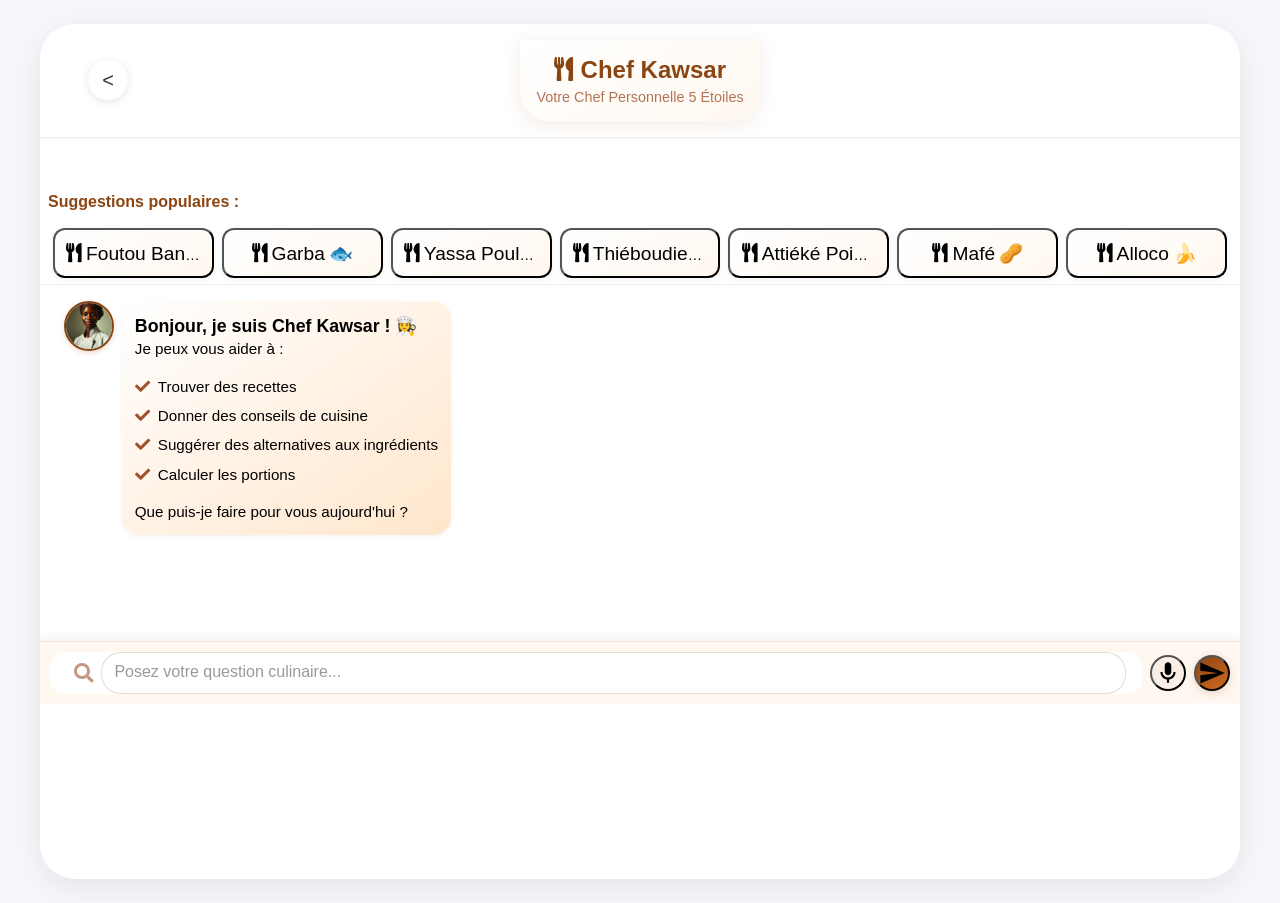
==== commit e02fa9da: "amelioration du button retour" ====
--- a/app.html
+++ b/app.html
@@ -16,8 +16,7 @@
             <header>
                 <div class="header-left">
                     <a href="index.html" class="back-button">
-                        <i class="fas fa-arrow-left"></i>
-                        Retour
+                        <span class="back-arrow">&lt;</span>
                     </a>
                 </div>
                 <div class="header-center">
--- a/styles.css
+++ b/styles.css
@@ -47,8 +47,7 @@
     position: relative;
     width: 100%;
     max-width: 1200px;
-    height: 90vh;
-    max-height: 900px;
+    height: 95vh;
     background: #FFFFFF;
     border-radius: 35px;
     margin: 1.5rem;
@@ -89,14 +88,10 @@
     flex: 1;
     display: flex;
     flex-direction: column;
-    background: var(--primary-beige);
-    border-radius: 0;
+    position: relative;
+    height: 100%;
     overflow: hidden;
-    position: relative;
-    margin: 0;
-    box-shadow: none;
-    height: 100%;
-    padding-bottom: calc(60px + var(--keyboard-height) + var(--safe-area-bottom));
+    padding-bottom: 60px; /* Espace pour la zone de saisie */
 }
 
 /* Déplacer les suggestions en haut */
@@ -119,10 +114,9 @@
     flex: 1;
     overflow-y: auto;
     padding: 1rem;
-    padding-bottom: calc(60px + var(--keyboard-height));
+    padding-bottom: 80px; /* Espace pour la zone de saisie */
+    scroll-behavior: smooth;
     -webkit-overflow-scrolling: touch;
-    scroll-behavior: smooth;
-    background: var(--primary-beige);
 }
 
 .message {
@@ -191,22 +185,17 @@
 
 .chat-input {
     position: fixed;
-    bottom: var(--safe-area-bottom);
+    bottom: 0;
     left: 0;
     right: 0;
-    background: rgba(255, 255, 255, 0.98);
-    backdrop-filter: blur(10px);
-    -webkit-backdrop-filter: blur(10px);
+    background: white;
     padding: 0.8rem;
+    border-top: 1px solid rgba(0, 0, 0, 0.1);
     display: flex;
     gap: 0.8rem;
     align-items: center;
-    border-top: 1px solid rgba(0,0,0,0.1);
-    box-shadow: 0 -2px 10px rgba(0,0,0,0.05);
-    z-index: 9999;
-    transform: translateZ(0);
-    -webkit-transform: translateZ(0);
-    transition: transform 0.3s ease;
+    z-index: 1000;
+    box-shadow: 0 -4px 10px rgba(0, 0, 0, 0.05);
 }
 
 #userInput {
@@ -1320,10 +1309,58 @@
 } 
 
 /* Ajustements pour mobile */
-@media (max-width: 480px) {
+@media (max-width: 768px) {
     .main-chat-container {
+        max-width: 100%;
+        height: 95vh;
         margin: 0.5rem;
         border-radius: 20px;
+    }
+
+    .header-center h1 {
+        font-size: 1.3rem;
+    }
+
+    .header-center p {
+        font-size: 0.8rem;
+    }
+
+    .message-content {
+        font-size: 0.9rem;
+        padding: 0.7rem;
+        max-width: 80%;
+    }
+
+    .bot-icon {
+        width: 32px;
+        height: 32px;
+        min-width: 32px;
+    }
+
+    .suggestions-container {
+        max-height: 100px;
+        padding: 0.4rem;
+    }
+
+    .suggestion-pill {
+        font-size: 0.8rem;
+        padding: 0.5rem 0.8rem;
+    }
+
+    #userInput {
+        font-size: 0.9rem;
+        padding: 0.6rem 0.8rem;
+        min-height: 36px;
+    }
+
+    .send-btn, .feature-btn {
+        width: 36px;
+        height: 36px;
+    }
+
+    .chat-input {
+        padding: 0.5rem;
+        gap: 0.4rem;
     }
 }
 
@@ -1331,57 +1368,43 @@
 @media (max-width: 320px) {
     .main-chat-container {
         margin: 0.3rem;
+        height: 97vh;
         border-radius: 15px;
     }
-}
-
-/* Ajustements pour le mode paysage */
-@media (orientation: landscape) {
-    .main-chat-container {
-        margin: 0.8rem;
-    }
-} 
-
-/* Ajustements pour différentes tailles d'écran */
-@media (max-width: 1400px) {
-    .main-chat-container {
-        max-width: 1000px;
-    }
-}
-
-@media (max-width: 1200px) {
-    .main-chat-container {
-        max-width: 90%;
-        height: 85vh;
-    }
-}
-
-@media (max-width: 768px) {
-    body {
-        align-items: flex-start;
-    }
-    
-    .main-chat-container {
-        max-width: 100%;
-        height: 100vh;
-        margin: 0.8rem;
-        border-radius: 25px;
-    }
-}
-
-@media (max-width: 480px) {
-    .main-chat-container {
-        margin: 0.5rem;
-        border-radius: 20px;
-        height: calc(100vh - 1rem);
+
+    .header-center h1 {
+        font-size: 1.1rem;
+    }
+
+    .message-content {
+        font-size: 0.85rem;
+        padding: 0.6rem;
+    }
+
+    .suggestion-pill {
+        font-size: 0.75rem;
+        padding: 0.4rem 0.6rem;
+    }
+
+    #userInput {
+        font-size: 0.85rem;
+        padding: 0.5rem 0.7rem;
     }
 }
 
 /* Ajustements pour le mode paysage sur mobile */
 @media (orientation: landscape) and (max-height: 600px) {
     .main-chat-container {
-        height: 98vh;
-        margin: 0.5rem;
+        height: 96vh;
+        margin: 0.4rem;
+    }
+
+    .suggestions-container {
+        max-height: 80px;
+    }
+
+    .chat-messages {
+        padding-bottom: 60px;
     }
 }
 
@@ -1390,4 +1413,79 @@
     .main-chat-container {
         max-width: 1400px;
     }
+} 
+
+@media (max-width: 768px) {
+    body {
+        overflow: hidden;
+        height: 100vh;
+        position: fixed;
+        width: 100%;
+    }
+
+    .main-chat-container {
+        height: 100vh;
+        margin: 0;
+        border-radius: 0;
+    }
+
+    .chat-messages {
+        -webkit-overflow-scrolling: touch;
+        padding-bottom: 80px;
+    }
+
+    .chat-input {
+        position: fixed;
+        bottom: 0;
+        left: 0;
+        right: 0;
+        background: white;
+        margin: 0;
+        border-radius: 20px 20px 0 0;
+        padding: 0.8rem 1rem;
+        z-index: 1000;
+    }
+} 
+
+/* Support pour iOS */
+@supports (-webkit-touch-callout: none) {
+    .chat-input {
+        padding-bottom: calc(0.8rem + env(safe-area-inset-bottom));
+    }
+} 
+
+.back-button {
+    display: flex;
+    align-items: center;
+    justify-content: center;
+    width: 40px;
+    height: 40px;
+    border-radius: 50%;
+    background: white;
+    box-shadow: 0 2px 8px rgba(0, 0, 0, 0.1);
+    transition: all 0.3s ease;
+    text-decoration: none;
+}
+
+.back-arrow {
+    color: #333;
+    font-size: 20px;
+    font-weight: 300;
+    line-height: 1;
+}
+
+.back-button:hover {
+    transform: translateX(-3px);
+    box-shadow: 0 4px 12px rgba(0, 0, 0, 0.15);
+}
+
+@media (max-width: 768px) {
+    .back-button {
+        width: 36px;
+        height: 36px;
+    }
+    
+    .back-arrow {
+        font-size: 18px;
+    }
 } 
